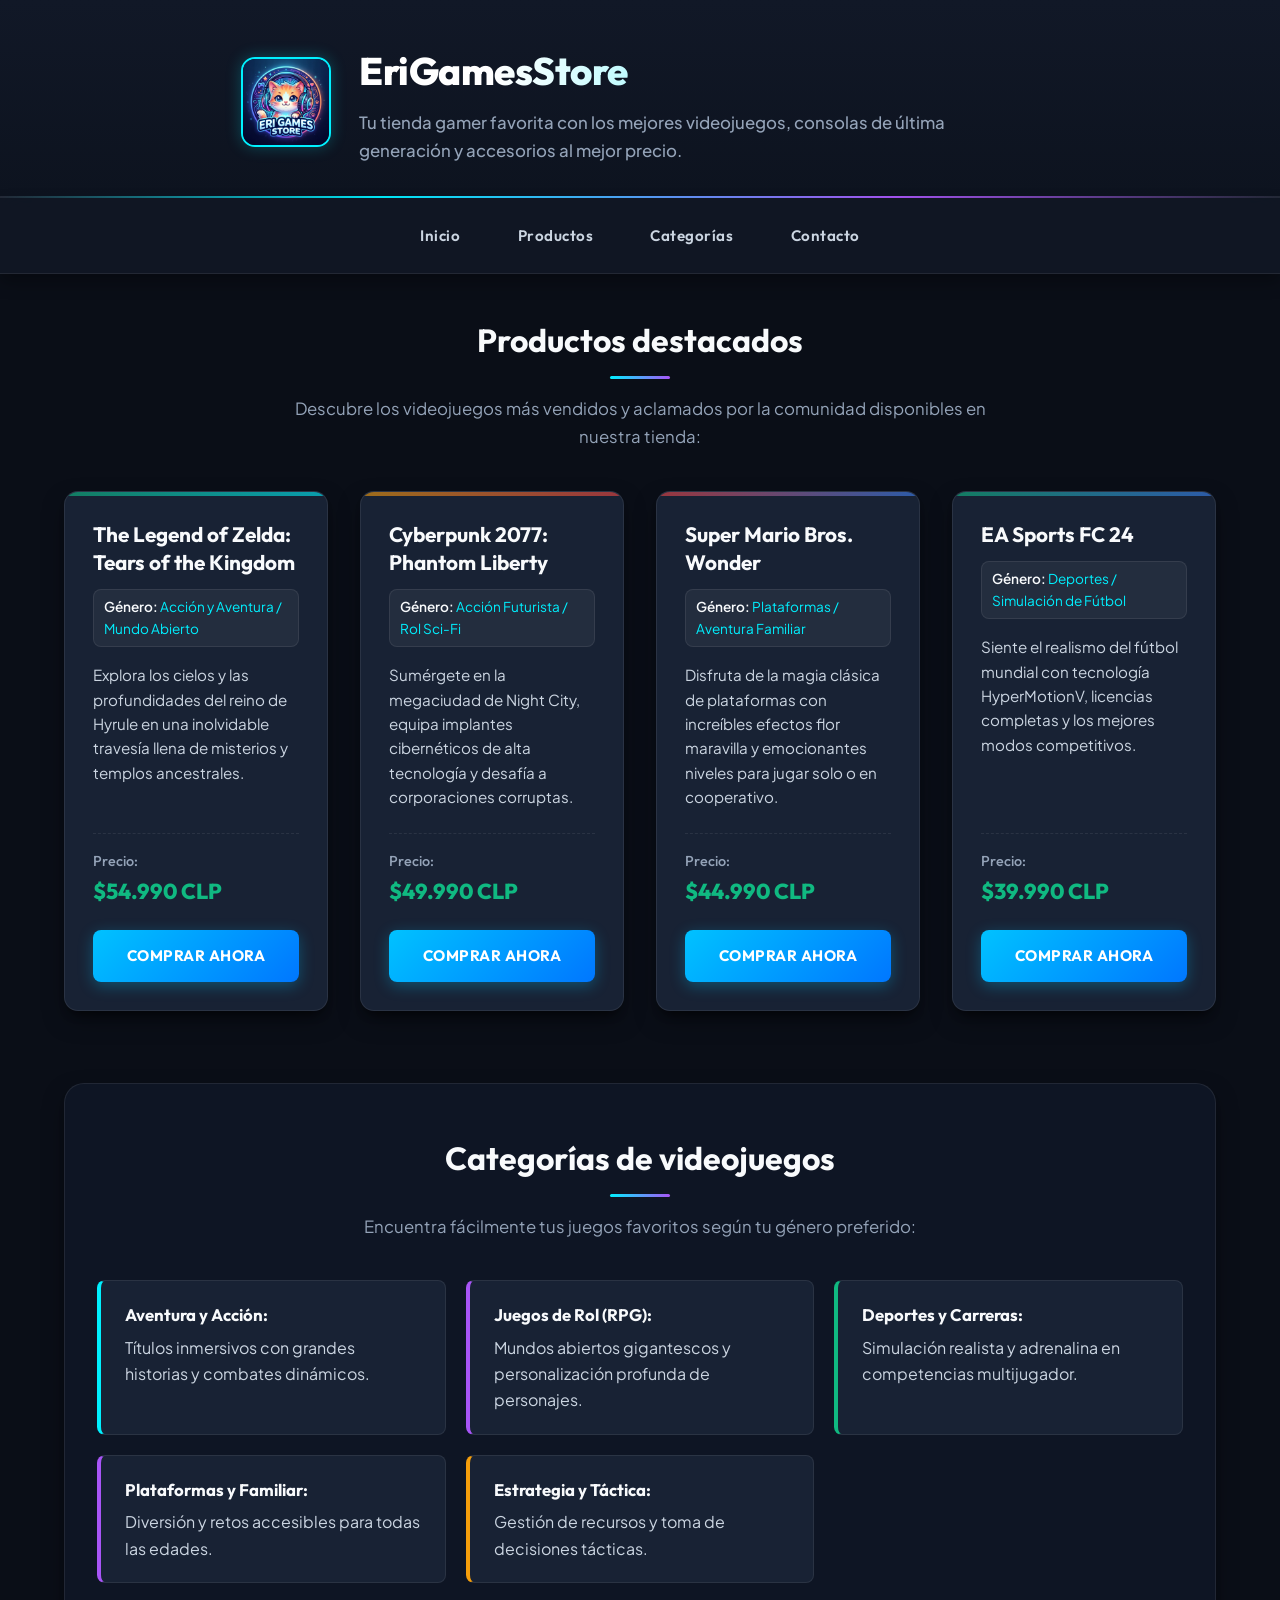
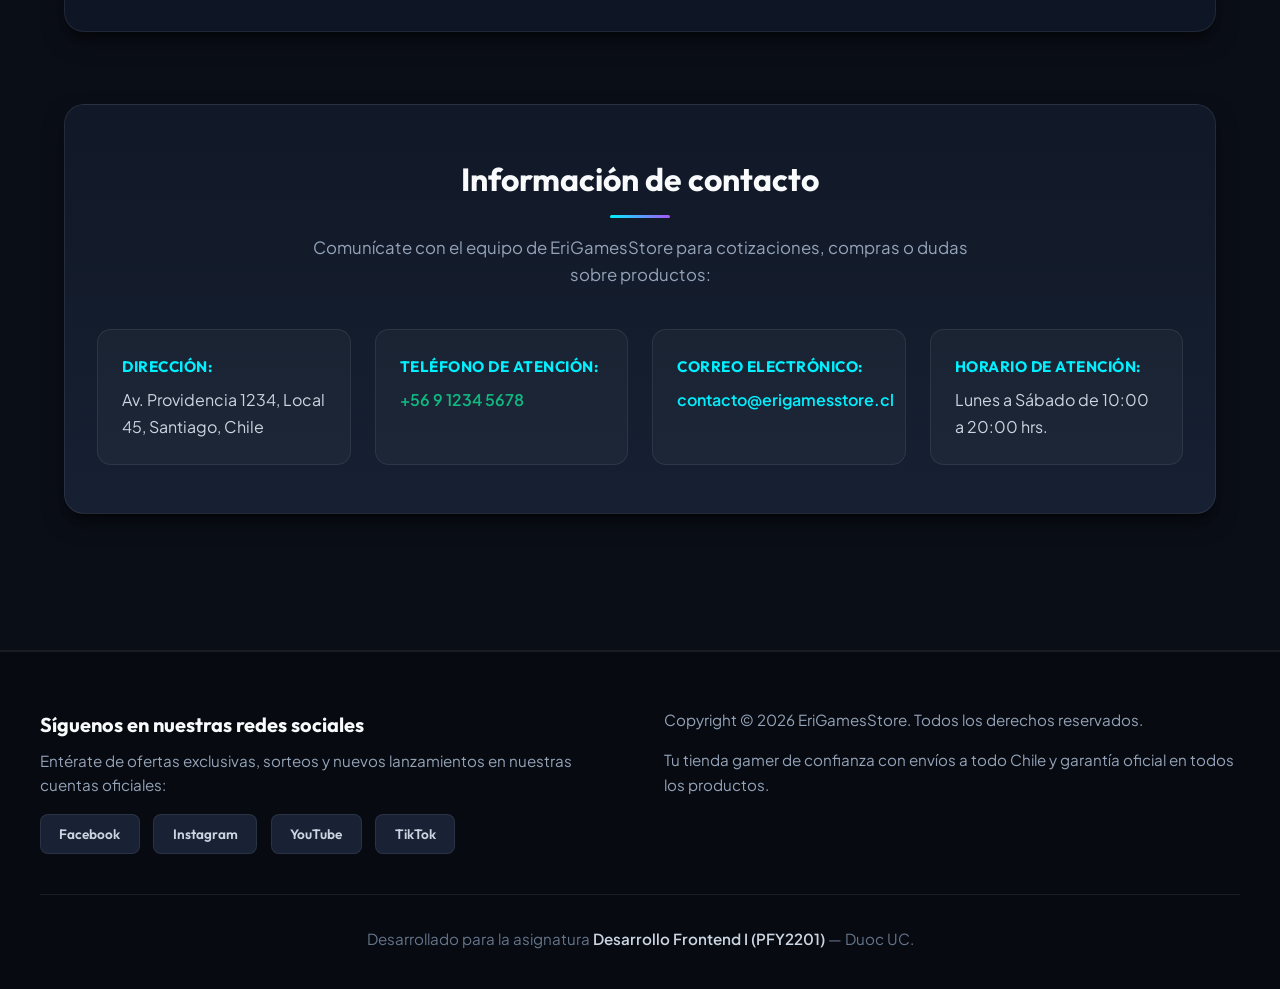
==== Carolina_PFY2201_HTML_Semana2.html @ 1e76cf2e "Semana 2: Optimizando la página web con CSS - EriGamesStore" ====
<!DOCTYPE html>
<html lang="es">
<head>
    <!-- ==========================================
         PASO 1: CABECERA Y METADATOS
         ========================================== -->
    <meta charset="UTF-8">
    <meta name="viewport" content="width=device-width, initial-scale=1.0">
    <meta name="description" content="EriGamesStore - Tu tienda favorita de videojuegos, consolas y accesorios gamer con los mejores títulos y ofertas.">
    <meta name="keywords" content="EriGamesStore, videojuegos, tienda gamer, consolas, PS5, Nintendo Switch, Xbox, PC">
    <meta name="author" content="Carolina - PFY2201">
    <title>EriGamesStore - Tienda de Videojuegos</title>

    <!-- Preconexión para Google Fonts -->
    <link rel="preconnect" href="https://fonts.googleapis.com">
    <link rel="preconnect" href="https://fonts.gstatic.com" crossorigin>

    <!-- Hoja de estilos CSS externa (Paso 1 de la actividad) -->
    <link rel="stylesheet" href="Carolina_PFY2201_CSS_Semana2.css">
</head>
<body>

    <!-- ==========================================
         PASO 2: CABECERA DEL SITIO (HEADER)
         ========================================== -->
    <header id="inicio">
        <div class="header-container">
            <img class="header-logo" src="img/erigames-logo.jpg" alt="Logotipo oficial de EriGamesStore" width="90" height="90">
            <div class="header-text">
                <h1>EriGamesStore</h1>
                <p>Tu tienda gamer favorita con los mejores videojuegos, consolas de última generación y accesorios al mejor precio.</p>
            </div>
        </div>
    </header>

    <!-- ==========================================
         PASO 3: MENÚ DE NAVEGACIÓN (NAV)
         ========================================== -->
    <nav aria-label="Navegación principal">
        <ul>
            <li><a href="#inicio" title="Ir al inicio del sitio">Inicio</a></li>
            <li><a href="#productos" title="Ver el catálogo de productos destacados">Productos</a></li>
            <li><a href="#categorias" title="Explorar categorías de juegos">Categorías</a></li>
            <li><a href="#contacto" title="Ver información de contacto">Contacto</a></li>
        </ul>
    </nav>

    <!-- ==========================================
         PASO 4: CONTENIDO PRINCIPAL (MAIN)
         ========================================== -->
    <main class="container">
        <!-- SECCIÓN DE PRODUCTOS DESTACADOS -->
        <section id="productos">
            <div class="section-header">
                <h2>Productos destacados</h2>
                <p>Descubre los videojuegos más vendidos y aclamados por la comunidad disponibles en nuestra tienda:</p>
            </div>

            <ul class="products-grid">
                <!-- Producto 1 -->
                <li>
                    <article class="product-card">
                        <div>
                            <h3>The Legend of Zelda: Tears of the Kingdom</h3>
                            <p class="product-genre"><strong>Género:</strong> Acción y Aventura / Mundo Abierto</p>
                            <p class="product-desc">Explora los cielos y las profundidades del reino de Hyrule en una inolvidable travesía llena de misterios y templos ancestrales.</p>
                        </div>
                        <div>
                            <div class="product-price-box">
                                <p class="product-price"><strong>Precio:</strong> $54.990 CLP</p>
                            </div>
                            <a class="btn-buy" href="#contacto" title="Consultar disponibilidad">Comprar ahora</a>
                        </div>
                    </article>
                </li>

                <!-- Producto 2 -->
                <li>
                    <article class="product-card">
                        <div>
                            <h3>Cyberpunk 2077: Phantom Liberty</h3>
                            <p class="product-genre"><strong>Género:</strong> Acción Futurista / Rol Sci-Fi</p>
                            <p class="product-desc">Sumérgete en la megaciudad de Night City, equipa implantes cibernéticos de alta tecnología y desafía a corporaciones corruptas.</p>
                        </div>
                        <div>
                            <div class="product-price-box">
                                <p class="product-price"><strong>Precio:</strong> $49.990 CLP</p>
                            </div>
                            <a class="btn-buy" href="#contacto" title="Consultar disponibilidad">Comprar ahora</a>
                        </div>
                    </article>
                </li>

                <!-- Producto 3 -->
                <li>
                    <article class="product-card">
                        <div>
                            <h3>Super Mario Bros. Wonder</h3>
                            <p class="product-genre"><strong>Género:</strong> Plataformas / Aventura Familiar</p>
                            <p class="product-desc">Disfruta de la magia clásica de plataformas con increíbles efectos flor maravilla y emocionantes niveles para jugar solo o en cooperativo.</p>
                        </div>
                        <div>
                            <div class="product-price-box">
                                <p class="product-price"><strong>Precio:</strong> $44.990 CLP</p>
                            </div>
                            <a class="btn-buy" href="#contacto" title="Consultar disponibilidad">Comprar ahora</a>
                        </div>
                    </article>
                </li>

                <!-- Producto 4 -->
                <li>
                    <article class="product-card">
                        <div>
                            <h3>EA Sports FC 24</h3>
                            <p class="product-genre"><strong>Género:</strong> Deportes / Simulación de Fútbol</p>
                            <p class="product-desc">Siente el realismo del fútbol mundial con tecnología HyperMotionV, licencias completas y los mejores modos competitivos.</p>
                        </div>
                        <div>
                            <div class="product-price-box">
                                <p class="product-price"><strong>Precio:</strong> $39.990 CLP</p>
                            </div>
                            <a class="btn-buy" href="#contacto" title="Consultar disponibilidad">Comprar ahora</a>
                        </div>
                    </article>
                </li>
            </ul>
        </section>

        <!-- SECCIÓN DE CATEGORÍAS -->
        <section id="categorias">
            <div class="section-header">
                <h2>Categorías de videojuegos</h2>
                <p>Encuentra fácilmente tus juegos favoritos según tu género preferido:</p>
            </div>
            <ul>
                <li><strong>Aventura y Acción:</strong> Títulos inmersivos con grandes historias y combates dinámicos.</li>
                <li><strong>Juegos de Rol (RPG):</strong> Mundos abiertos gigantescos y personalización profunda de personajes.</li>
                <li><strong>Deportes y Carreras:</strong> Simulación realista y adrenalina en competencias multijugador.</li>
                <li><strong>Plataformas y Familiar:</strong> Diversión y retos accesibles para todas las edades.</li>
                <li><strong>Estrategia y Táctica:</strong> Gestión de recursos y toma de decisiones tácticas.</li>
            </ul>
        </section>

        <!-- SECCIÓN DE INFORMACIÓN DE CONTACTO -->
        <section id="contacto">
            <div class="section-header">
                <h2>Información de contacto</h2>
                <p>Comunícate con el equipo de EriGamesStore para cotizaciones, compras o dudas sobre productos:</p>
            </div>
            <ul>
                <li><strong>Dirección:</strong> Av. Providencia 1234, Local 45, Santiago, Chile</li>
                <li><strong>Teléfono de atención:</strong> <a href="tel:+56912345678" title="Llamar a EriGamesStore">+56 9 1234 5678</a></li>
                <li><strong>Correo electrónico:</strong> <a href="mailto:contacto@erigamesstore.cl" title="Enviar correo a EriGamesStore">contacto@erigamesstore.cl</a></li>
                <li><strong>Horario de atención:</strong> Lunes a Sábado de 10:00 a 20:00 hrs.</li>
            </ul>
        </section>
    </main>

    <!-- ==========================================
         PASO 5: PIE DE PÁGINA (FOOTER)
         ========================================== -->
    <footer>
        <div class="footer-content">
            <div>
                <h3>Síguenos en nuestras redes sociales</h3>
                <p>Entérate de ofertas exclusivas, sorteos y nuevos lanzamientos en nuestras cuentas oficiales:</p>
                <ul>
                    <li><a href="https://www.facebook.com" target="_blank" rel="noopener noreferrer" title="Facebook oficial">Facebook</a></li>
                    <li><a href="https://www.instagram.com" target="_blank" rel="noopener noreferrer" title="Instagram oficial">Instagram</a></li>
                    <li><a href="https://www.youtube.com" target="_blank" rel="noopener noreferrer" title="Canal de YouTube">YouTube</a></li>
                    <li><a href="https://www.tiktok.com" target="_blank" rel="noopener noreferrer" title="Cuenta de TikTok">TikTok</a></li>
                </ul>
            </div>
            <div>
                <p>Copyright &copy; 2026 EriGamesStore. Todos los derechos reservados.</p>
                <p>Tu tienda gamer de confianza con envíos a todo Chile y garantía oficial en todos los productos.</p>
            </div>
        </div>
        <div class="footer-credits">
            <p>Desarrollado para la asignatura <em>Desarrollo Frontend I (PFY2201)</em> &mdash; Duoc UC.</p>
        </div>
    </footer>

</body>
</html>
---- Carolina_PFY2201_CSS_Semana2.css ----
/* ==========================================================================
   HOJA DE ESTILOS EXTERNA - SEMANA 2
   Asignatura: Desarrollo Frontend I (PFY2201)
   Institución: Duoc UC
   Estudiante: Carolina
   Archivo: Carolina_PFY2201_CSS_Semana2.css
   Proyecto: EriGamesStore - Tienda de Videojuegos
   ========================================================================== */

/* --------------------------------------------------------------------------
   1. IMPORTACIÓN DE TIPOGRAFÍAS (GOOGLE FONTS)
   -------------------------------------------------------------------------- */
@import url('https://fonts.googleapis.com/css2?family=Outfit:wght@400;500;600;700;800&family=Plus+Jakarta+Sans:ital,wght@0,400;0,500;0,600;0,700;1,400&display=swap');

/* --------------------------------------------------------------------------
   2. VARIABLES CSS (CUSTOM PROPERTIES)
   -------------------------------------------------------------------------- */
:root {
    /* Paleta de Colores de Fondo y Superficie */
    --bg-main: #0a0e17;            /* Fondo principal oscuro profundo */
    --bg-surface: #111827;         /* Fondo de cabecera y secciones */
    --bg-card: #182234;            /* Fondo de tarjetas de producto y módulos */
    --bg-card-hover: #1e2c42;      /* Fondo interactivo al pasar el cursor */
    --bg-glass: rgba(18, 24, 38, 0.88); /* Fondo con efecto translúcido */

    /* Paleta de Colores de Acento Neón Gamer */
    --accent-cyan: #00f0ff;        /* Cyan Neón / Acción principal */
    --accent-cyan-glow: rgba(0, 240, 255, 0.25);
    --accent-purple: #a855f7;      /* Morado gamer secundario */
    --accent-purple-glow: rgba(168, 85, 247, 0.25);
    --accent-green: #10b981;       /* Verde victoria / Precios */
    --accent-gold: #f59e0b;        /* Dorado legendario / Destacados */
    --accent-red: #ef4444;         /* Rojo gamer */

    /* Paleta Tipográfica y Colores de Texto */
    --text-primary: #f8fafc;       /* Blanco brillante de alto contraste */
    --text-secondary: #cbd5e1;     /* Gris perla para textos informativos */
    --text-muted: #94a3b8;         /* Gris atenuado para metadatos */

    /* Bordes y Sombras */
    --border-subtle: rgba(255, 255, 255, 0.08);
    --border-accent: rgba(0, 240, 255, 0.4);
    --radius-sm: 8px;
    --radius-md: 14px;
    --radius-lg: 20px;
    --radius-full: 9999px;
    --shadow-card: 0 10px 25px -5px rgba(0, 0, 0, 0.5), 0 8px 10px -6px rgba(0, 0, 0, 0.5);
    --shadow-glow: 0 0 20px var(--accent-cyan-glow);

    /* Fuentes */
    --font-heading: 'Outfit', -apple-system, BlinkMacSystemFont, 'Segoe UI', Roboto, sans-serif;
    --font-body: 'Plus Jakarta Sans', -apple-system, BlinkMacSystemFont, 'Segoe UI', Roboto, sans-serif;

    /* Transiciones */
    --transition-fast: 0.2s ease;
    --transition-normal: 0.3s cubic-bezier(0.4, 0, 0.2, 1);
}

/* --------------------------------------------------------------------------
   3. RESET GLOBAL Y MODELO DE CAJAS (BOX MODEL)
   -------------------------------------------------------------------------- */
*,
*::before,
*::after {
    box-sizing: border-box;        /* Modelo de cajas: padding y border dentro del ancho */
    margin: 0;                     /* Elimina márgenes por defecto */
    padding: 0;                    /* Elimina rellenos por defecto */
}

html {
    scroll-behavior: smooth;       /* Desplazamiento suave para enlaces ancla */
    font-size: 16px;
}

body {
    background-color: var(--bg-main);
    color: var(--text-secondary);
    font-family: var(--font-body);
    font-size: 1rem;
    line-height: 1.65;
    min-height: 100vh;
    display: flex;
    flex-direction: column;
    overflow-x: hidden;
}

/* Resaltado de selección de texto personalizado */
::selection {
    background-color: var(--accent-cyan);
    color: var(--bg-main);
}

/* Enlaces globales */
a {
    color: var(--accent-cyan);
    text-decoration: none;
    transition: color var(--transition-fast), transform var(--transition-fast);
}

a:focus-visible {
    outline: 2px solid var(--accent-cyan);
    outline-offset: 3px;
}

/* --------------------------------------------------------------------------
   4. CONTENEDOR PRINCIPAL Y ENVOLTURAS (LAYOUT)
   -------------------------------------------------------------------------- */
.container {
    width: 100%;
    max-width: 1200px;
    margin-left: auto;
    margin-right: auto;
    padding-left: 1.5rem;
    padding-right: 1.5rem;
}

main {
    flex: 1;
    padding-top: 2.5rem;
    padding-bottom: 4rem;
}

section {
    margin-bottom: 4.5rem;
    position: relative;
}

/* --------------------------------------------------------------------------
   5. CABECERA DEL SITIO (HEADER) - PASO 2
   -------------------------------------------------------------------------- */
header#inicio {
    background: linear-gradient(180deg, #111827 0%, #0d131f 100%);
    border-bottom: 2px solid var(--border-subtle);
    padding: 2.5rem 1.5rem 2rem 1.5rem;
    position: relative;
    box-shadow: 0 4px 20px rgba(0, 0, 0, 0.4);
}

header#inicio::after {
    content: '';
    position: absolute;
    bottom: -2px;
    left: 0;
    width: 100%;
    height: 2px;
    background: linear-gradient(90deg, transparent 0%, var(--accent-cyan) 30%, var(--accent-purple) 70%, transparent 100%);
}

.header-container {
    display: flex;
    align-items: center;
    justify-content: center;
    gap: 1.75rem;
    max-width: 1200px;
    margin: 0 auto;
}

.header-logo {
    width: 90px;
    height: 90px;
    border-radius: var(--radius-md);
    border: 2px solid var(--accent-cyan);
    box-shadow: 0 0 15px var(--accent-cyan-glow);
    object-fit: cover;
    transition: transform var(--transition-normal);
}

.header-logo:hover {
    transform: scale(1.06) rotate(-2deg);
}

.header-text {
    text-align: left;
}

.header-text h1 {
    font-family: var(--font-heading);
    font-size: 2.4rem;
    font-weight: 800;
    letter-spacing: -0.5px;
    color: var(--text-primary);
    background: linear-gradient(90deg, #ffffff 20%, var(--accent-cyan) 100%);
    -webkit-background-clip: text;
    -webkit-text-fill-color: transparent;
    margin-bottom: 0.35rem;
}

.header-text p {
    color: var(--text-muted);
    font-size: 1.05rem;
    max-width: 680px;
    font-weight: 500;
}

/* --------------------------------------------------------------------------
   6. MENÚ DE NAVEGACIÓN PRINCIPAL (NAV) - PASO 3
   -------------------------------------------------------------------------- */
nav {
    background-color: var(--bg-glass);
    backdrop-filter: blur(12px);
    -webkit-backdrop-filter: blur(12px);
    border-bottom: 1px solid var(--border-subtle);
    position: sticky;
    top: 0;
    z-index: 1000;
    box-shadow: 0 8px 16px rgba(0, 0, 0, 0.3);
}

nav ul {
    list-style: none;
    display: flex;
    justify-content: center;
    align-items: center;
    flex-wrap: wrap;
    gap: 0.75rem;
    padding: 0.85rem 1.5rem;
    max-width: 1200px;
    margin: 0 auto;
}

nav ul li a {
    display: inline-block;
    padding: 0.65rem 1.35rem;
    color: var(--text-secondary);
    font-family: var(--font-heading);
    font-size: 0.95rem;
    font-weight: 600;
    letter-spacing: 0.5px;
    border-radius: var(--radius-sm);
    border: 1px solid transparent;
    transition: all var(--transition-normal);
    position: relative;
}

/* Pseudo-clase :hover para navegación */
nav ul li a:hover {
    color: var(--accent-cyan);
    background-color: rgba(0, 240, 255, 0.08);
    border-color: rgba(0, 240, 255, 0.3);
    transform: translateY(-2px);
}

/* Pseudo-clase :active */
nav ul li a:active {
    transform: translateY(0);
}

/* --------------------------------------------------------------------------
   7. ENCABEZADOS Y TÍTULOS DE SECCIÓN
   -------------------------------------------------------------------------- */
.section-header {
    text-align: center;
    margin-bottom: 2.5rem;
}

section h2 {
    font-family: var(--font-heading);
    font-size: 2rem;
    font-weight: 700;
    color: var(--text-primary);
    position: relative;
    display: inline-block;
    padding-bottom: 0.75rem;
    margin-bottom: 0.5rem;
}

/* Pseudo-elemento decorativo para subtítulos de sección */
section h2::after {
    content: '';
    position: absolute;
    bottom: 0;
    left: 50%;
    transform: translateX(-50%);
    width: 60px;
    height: 3px;
    background: linear-gradient(90deg, var(--accent-cyan), var(--accent-purple));
    border-radius: var(--radius-full);
}

/* Selector adyacente para el párrafo que sigue a un h2 */
section h2 + p {
    color: var(--text-muted);
    font-size: 1.05rem;
    max-width: 700px;
    margin: 0.5rem auto 0 auto;
    text-align: center;
}

/* --------------------------------------------------------------------------
   8. SECCIÓN DE PRODUCTOS DESTACADOS (#productos) - PASO 2 Y 4
   -------------------------------------------------------------------------- */
#productos ul.products-grid {
    list-style: none;
    display: grid;
    grid-template-columns: repeat(auto-fit, minmax(260px, 1fr));
    gap: 2rem;
    padding: 0;
}

/* Tarjeta individual de producto (Article dentro de Li) */
.product-card {
    background-color: var(--bg-card);
    border: 1px solid var(--border-subtle);
    border-radius: var(--radius-md);
    padding: 1.75rem;
    display: flex;
    flex-direction: column;
    justify-content: space-between;
    height: 100%;
    box-shadow: var(--shadow-card);
    transition: transform var(--transition-normal), border-color var(--transition-normal), box-shadow var(--transition-normal), background-color var(--transition-normal);
    position: relative;
    overflow: hidden;
}

/* Borde superior decorativo con efecto gradiente */
.product-card::before {
    content: '';
    position: absolute;
    top: 0;
    left: 0;
    width: 100%;
    height: 4px;
    background: linear-gradient(90deg, var(--accent-cyan), var(--accent-purple));
    opacity: 0.6;
    transition: opacity var(--transition-normal);
}

/* Pseudo-clase :hover para tarjetas de producto */
.product-card:hover {
    transform: translateY(-8px);
    background-color: var(--bg-card-hover);
    border-color: var(--border-accent);
    box-shadow: 0 16px 30px -10px rgba(0, 240, 255, 0.25), 0 10px 10px -5px rgba(0, 0, 0, 0.4);
}

.product-card:hover::before {
    opacity: 1;
}

/* Título de producto */
.product-card h3 {
    font-family: var(--font-heading);
    font-size: 1.3rem;
    font-weight: 700;
    color: var(--text-primary);
    line-height: 1.35;
    margin-bottom: 0.85rem;
}

/* Etiquetas y género */
.product-genre {
    display: inline-block;
    background-color: rgba(255, 255, 255, 0.05);
    border: 1px solid var(--border-subtle);
    border-radius: var(--radius-sm);
    padding: 0.35rem 0.65rem;
    font-size: 0.85rem;
    color: var(--accent-cyan);
    margin-bottom: 1rem;
}

.product-genre strong {
    color: var(--text-primary);
    font-weight: 600;
}

/* Sinopsis del videojuego */
.product-desc {
    color: var(--text-secondary);
    font-size: 0.95rem;
    line-height: 1.6;
    margin-bottom: 1.5rem;
    flex-grow: 1;
}

/* Caja de Precio */
.product-price-box {
    margin-top: auto;
    padding-top: 1rem;
    border-top: 1px dashed var(--border-subtle);
    display: flex;
    align-items: center;
    justify-content: space-between;
    margin-bottom: 1.25rem;
}

.product-price {
    font-family: var(--font-heading);
    font-size: 1.35rem;
    font-weight: 800;
    color: var(--accent-green);
}

.product-price strong {
    font-size: 0.9rem;
    color: var(--text-muted);
    font-weight: 500;
    display: block;
}

/* Botón de compra / Reserva */
.btn-buy {
    display: flex;
    align-items: center;
    justify-content: center;
    width: 100%;
    padding: 0.85rem 1.25rem;
    background: linear-gradient(135deg, #00c2ff 0%, #0077ff 100%);
    color: #ffffff;
    font-family: var(--font-heading);
    font-size: 0.95rem;
    font-weight: 700;
    letter-spacing: 0.5px;
    text-transform: uppercase;
    border-radius: var(--radius-sm);
    border: none;
    box-shadow: 0 4px 15px rgba(0, 194, 255, 0.3);
    transition: all var(--transition-normal);
    text-align: center;
}

.btn-buy:hover {
    color: #ffffff;
    background: linear-gradient(135deg, #00f0ff 0%, #0099ff 100%);
    box-shadow: 0 6px 20px rgba(0, 240, 255, 0.5);
    transform: translateY(-2px);
}

.btn-buy:active {
    transform: translateY(0);
    box-shadow: 0 2px 8px rgba(0, 194, 255, 0.4);
}

/* --------------------------------------------------------------------------
   9. SELECTORES AVANZADOS Y PSEUDO-CLASES (:nth-child) - PASO 4
   -------------------------------------------------------------------------- */
/* Personalización de bordes superiores individuales con :nth-child() */
#productos ul.products-grid > li:nth-child(1) .product-card::before {
    background: linear-gradient(90deg, #10b981, #00f0ff); /* Zelda: Verde esmeralda y Cyan */
}

#productos ul.products-grid > li:nth-child(2) .product-card::before {
    background: linear-gradient(90deg, #f59e0b, #ef4444); /* Cyberpunk: Amarillo y Rojo Neón */
}

#productos ul.products-grid > li:nth-child(3) .product-card::before {
    background: linear-gradient(90deg, #ef4444, #3b82f6); /* Mario: Rojo y Azul */
}

#productos ul.products-grid > li:nth-child(4) .product-card::before {
    background: linear-gradient(90deg, #10b981, #3b82f6); /* FC 24: Verde cancha y Azul */
}

/* --------------------------------------------------------------------------
   10. SECCIÓN DE CATEGORÍAS (#categorias) - PASO 2 Y 4
   -------------------------------------------------------------------------- */
#categorias {
    background-color: #0e1524;
    border: 1px solid var(--border-subtle);
    border-radius: var(--radius-lg);
    padding: 3rem 2rem;
    box-shadow: var(--shadow-card);
}

#categorias ul {
    list-style: none;
    display: grid;
    grid-template-columns: repeat(auto-fit, minmax(280px, 1fr));
    gap: 1.25rem;
    padding: 0;
    margin-top: 1.5rem;
}

#categorias ul li {
    background-color: var(--bg-card);
    border: 1px solid var(--border-subtle);
    border-left: 4px solid var(--accent-cyan);
    border-radius: var(--radius-sm);
    padding: 1.25rem 1.5rem;
    transition: all var(--transition-normal);
}

/* Pseudo-clase :nth-child(even) y :nth-child(odd) para alternancia de color */
#categorias ul li:nth-child(even) {
    border-left-color: var(--accent-purple);
}

#categorias ul li:nth-child(3) {
    border-left-color: var(--accent-green);
}

#categorias ul li:nth-child(5) {
    border-left-color: var(--accent-gold);
}

#categorias ul li:hover {
    transform: translateX(6px);
    background-color: var(--bg-card-hover);
    border-color: var(--border-accent);
    box-shadow: 0 4px 15px rgba(0, 0, 0, 0.4);
}

#categorias ul li strong {
    font-family: var(--font-heading);
    font-size: 1.05rem;
    color: var(--text-primary);
    display: block;
    margin-bottom: 0.35rem;
}

/* --------------------------------------------------------------------------
   11. SECCIÓN DE CONTACTO (#contacto) - PASO 2 Y 4
   -------------------------------------------------------------------------- */
#contacto {
    background: linear-gradient(180deg, #111827 0%, #162032 100%);
    border: 1px solid var(--border-subtle);
    border-radius: var(--radius-lg);
    padding: 3rem 2rem;
    box-shadow: var(--shadow-card);
}

#contacto ul {
    list-style: none;
    display: grid;
    grid-template-columns: repeat(auto-fit, minmax(250px, 1fr));
    gap: 1.5rem;
    padding: 0;
    margin-top: 1.5rem;
}

#contacto ul li {
    background-color: rgba(255, 255, 255, 0.03);
    border: 1px solid var(--border-subtle);
    border-radius: var(--radius-md);
    padding: 1.5rem;
    transition: transform var(--transition-normal), border-color var(--transition-normal);
}

#contacto ul li:hover {
    transform: translateY(-4px);
    border-color: rgba(0, 240, 255, 0.3);
    background-color: rgba(255, 255, 255, 0.06);
}

#contacto ul li strong {
    font-family: var(--font-heading);
    font-size: 0.95rem;
    color: var(--accent-cyan);
    text-transform: uppercase;
    letter-spacing: 0.5px;
    display: block;
    margin-bottom: 0.5rem;
}

/* Selectores de atributo para enlaces de teléfono y correo */
a[href^="tel:"] {
    color: var(--accent-green);
    font-weight: 600;
}

a[href^="tel:"]:hover {
    color: #34d399;
    text-decoration: underline;
}

a[href^="mailto:"] {
    color: var(--accent-cyan);
    font-weight: 600;
}

a[href^="mailto:"]:hover {
    color: #67e8f9;
    text-decoration: underline;
}

/* --------------------------------------------------------------------------
   12. PIE DE PÁGINA (FOOTER) - PASO 5
   -------------------------------------------------------------------------- */
footer {
    background-color: #070a10;
    border-top: 2px solid var(--border-subtle);
    padding: 3.5rem 1.5rem 2rem 1.5rem;
    color: var(--text-muted);
    margin-top: auto;
}

.footer-content {
    max-width: 1200px;
    margin: 0 auto;
    display: grid;
    grid-template-columns: 1fr 1fr;
    gap: 3rem;
    align-items: start;
    padding-bottom: 2.5rem;
    border-bottom: 1px solid var(--border-subtle);
}

footer h3 {
    font-family: var(--font-heading);
    font-size: 1.25rem;
    font-weight: 700;
    color: var(--text-primary);
    margin-bottom: 0.5rem;
}

footer p {
    font-size: 0.95rem;
    margin-bottom: 1rem;
    line-height: 1.6;
}

/* Redes Sociales */
footer ul {
    list-style: none;
    display: flex;
    flex-wrap: wrap;
    gap: 0.85rem;
    padding: 0;
    margin-top: 1rem;
}

/* Selectores de atributo para enlaces externos de redes sociales */
footer ul li a[target="_blank"] {
    display: inline-block;
    padding: 0.5rem 1.15rem;
    background-color: var(--bg-card);
    color: var(--text-secondary);
    border: 1px solid var(--border-subtle);
    border-radius: var(--radius-sm);
    font-family: var(--font-heading);
    font-size: 0.85rem;
    font-weight: 600;
    transition: all var(--transition-normal);
}

footer ul li a[target="_blank"]:hover {
    color: #ffffff;
    background-color: var(--accent-purple);
    border-color: var(--accent-purple);
    transform: translateY(-3px);
    box-shadow: 0 4px 12px var(--accent-purple-glow);
}

/* Créditos finales de Duoc UC */
.footer-credits {
    max-width: 1200px;
    margin: 2rem auto 0 auto;
    text-align: center;
    font-size: 0.85rem;
    color: #64748b;
}

.footer-credits p {
    margin-bottom: 0.35rem;
}

.footer-credits em {
    color: var(--text-secondary);
    font-style: normal;
    font-weight: 600;
}

/* --------------------------------------------------------------------------
   13. DISEÑO RESPONSIVO (MEDIA QUERIES)
   -------------------------------------------------------------------------- */
@media (max-width: 850px) {
    .header-container {
        flex-direction: column;
        text-align: center;
        gap: 1rem;
    }

    .header-text {
        text-align: center;
    }

    .header-text h1 {
        font-size: 2rem;
    }

    .footer-content {
        grid-template-columns: 1fr;
        gap: 2rem;
        text-align: center;
    }

    footer ul {
        justify-content: center;
    }
}

@media (max-width: 600px) {
    nav ul {
        gap: 0.4rem;
        padding: 0.5rem 0.75rem;
    }

    nav ul li a {
        padding: 0.45rem 0.85rem;
        font-size: 0.85rem;
    }

    section h2 {
        font-size: 1.6rem;
    }

    #categorias,
    #contacto {
        padding: 2rem 1.25rem;
    }
}
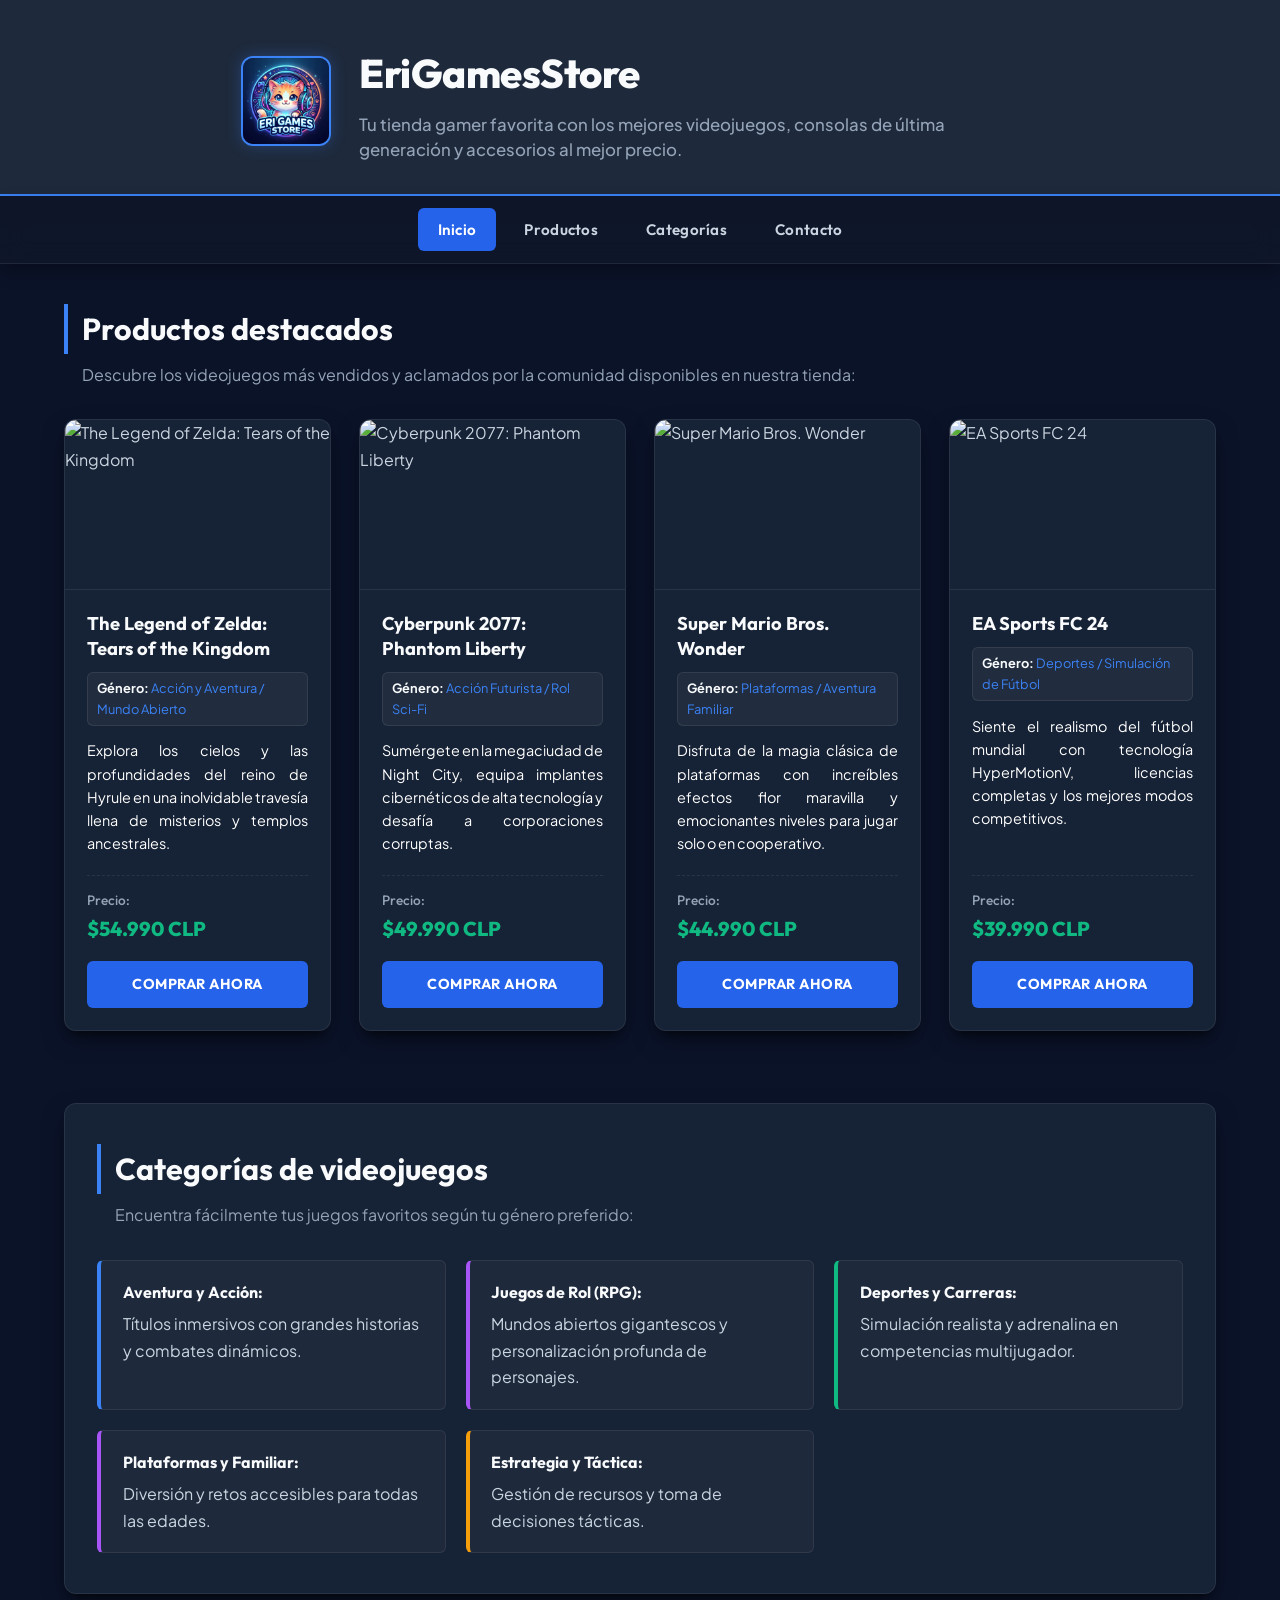
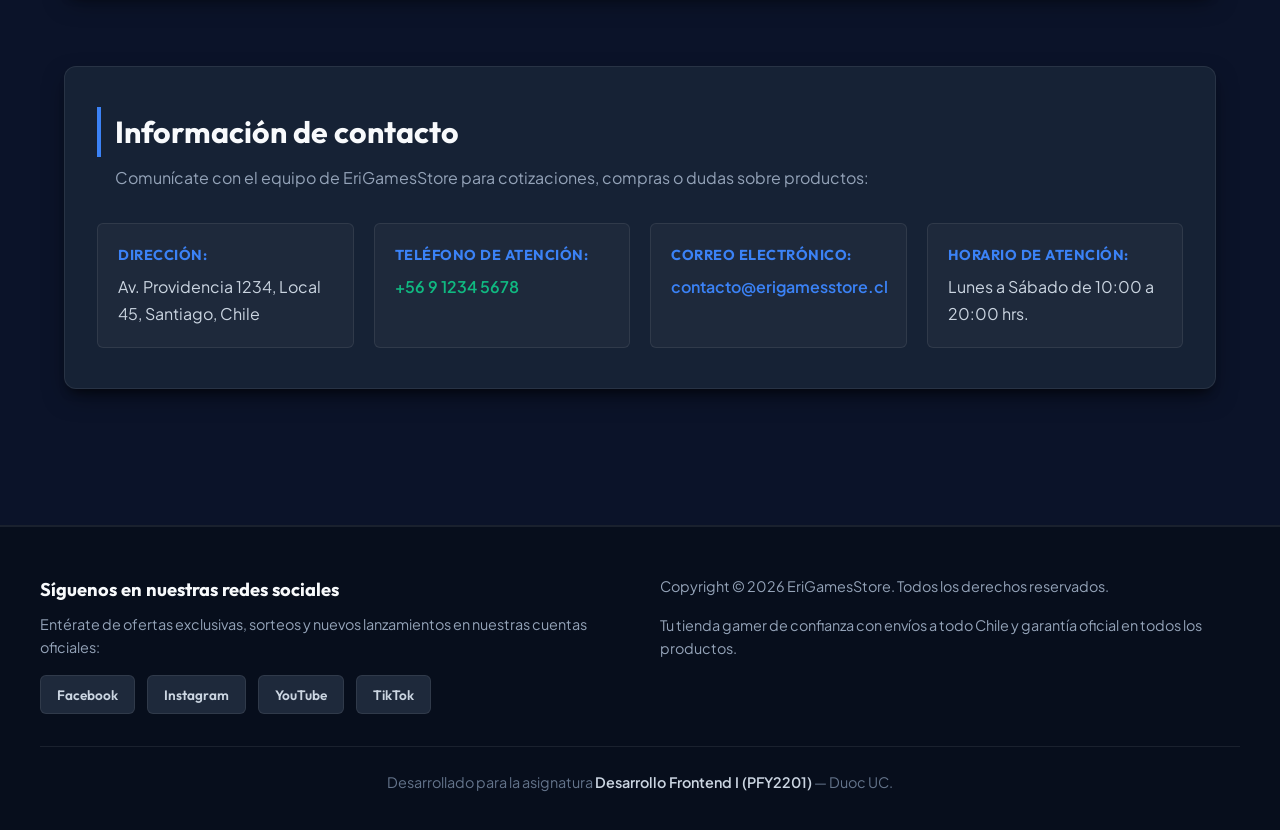
==== commit e5c0f0e1: "Actualización visual: integrar imágenes de portada y títulos con acento vertical" ====
--- a/Carolina_PFY2201_HTML_Semana2.html
+++ b/Carolina_PFY2201_HTML_Semana2.html
@@ -38,7 +38,7 @@
          ========================================== -->
     <nav aria-label="Navegación principal">
         <ul>
-            <li><a href="#inicio" title="Ir al inicio del sitio">Inicio</a></li>
+            <li><a class="nav-active" href="#inicio" title="Ir al inicio del sitio">Inicio</a></li>
             <li><a href="#productos" title="Ver el catálogo de productos destacados">Productos</a></li>
             <li><a href="#categorias" title="Explorar categorías de juegos">Categorías</a></li>
             <li><a href="#contacto" title="Ver información de contacto">Contacto</a></li>
@@ -60,12 +60,11 @@
                 <!-- Producto 1 -->
                 <li>
                     <article class="product-card">
-                        <div>
+                        <img class="product-img" src="https://picsum.photos/600/350?random=10" alt="The Legend of Zelda: Tears of the Kingdom">
+                        <div class="product-body">
                             <h3>The Legend of Zelda: Tears of the Kingdom</h3>
                             <p class="product-genre"><strong>Género:</strong> Acción y Aventura / Mundo Abierto</p>
                             <p class="product-desc">Explora los cielos y las profundidades del reino de Hyrule en una inolvidable travesía llena de misterios y templos ancestrales.</p>
-                        </div>
-                        <div>
                             <div class="product-price-box">
                                 <p class="product-price"><strong>Precio:</strong> $54.990 CLP</p>
                             </div>
@@ -77,12 +76,11 @@
                 <!-- Producto 2 -->
                 <li>
                     <article class="product-card">
-                        <div>
+                        <img class="product-img" src="https://picsum.photos/600/350?random=11" alt="Cyberpunk 2077: Phantom Liberty">
+                        <div class="product-body">
                             <h3>Cyberpunk 2077: Phantom Liberty</h3>
                             <p class="product-genre"><strong>Género:</strong> Acción Futurista / Rol Sci-Fi</p>
                             <p class="product-desc">Sumérgete en la megaciudad de Night City, equipa implantes cibernéticos de alta tecnología y desafía a corporaciones corruptas.</p>
-                        </div>
-                        <div>
                             <div class="product-price-box">
                                 <p class="product-price"><strong>Precio:</strong> $49.990 CLP</p>
                             </div>
@@ -94,12 +92,11 @@
                 <!-- Producto 3 -->
                 <li>
                     <article class="product-card">
-                        <div>
+                        <img class="product-img" src="https://picsum.photos/600/350?random=12" alt="Super Mario Bros. Wonder">
+                        <div class="product-body">
                             <h3>Super Mario Bros. Wonder</h3>
                             <p class="product-genre"><strong>Género:</strong> Plataformas / Aventura Familiar</p>
                             <p class="product-desc">Disfruta de la magia clásica de plataformas con increíbles efectos flor maravilla y emocionantes niveles para jugar solo o en cooperativo.</p>
-                        </div>
-                        <div>
                             <div class="product-price-box">
                                 <p class="product-price"><strong>Precio:</strong> $44.990 CLP</p>
                             </div>
@@ -111,12 +108,11 @@
                 <!-- Producto 4 -->
                 <li>
                     <article class="product-card">
-                        <div>
+                        <img class="product-img" src="https://picsum.photos/600/350?random=13" alt="EA Sports FC 24">
+                        <div class="product-body">
                             <h3>EA Sports FC 24</h3>
                             <p class="product-genre"><strong>Género:</strong> Deportes / Simulación de Fútbol</p>
                             <p class="product-desc">Siente el realismo del fútbol mundial con tecnología HyperMotionV, licencias completas y los mejores modos competitivos.</p>
-                        </div>
-                        <div>
                             <div class="product-price-box">
                                 <p class="product-price"><strong>Precio:</strong> $39.990 CLP</p>
                             </div>
@@ -183,4 +179,4 @@
     </footer>
 
 </body>
-</html>+</html>
--- a/Carolina_PFY2201_CSS_Semana2.css
+++ b/Carolina_PFY2201_CSS_Semana2.css
@@ -17,35 +17,34 @@
    -------------------------------------------------------------------------- */
 :root {
     /* Paleta de Colores de Fondo y Superficie */
-    --bg-main: #0a0e17;            /* Fondo principal oscuro profundo */
-    --bg-surface: #111827;         /* Fondo de cabecera y secciones */
-    --bg-card: #182234;            /* Fondo de tarjetas de producto y módulos */
-    --bg-card-hover: #1e2c42;      /* Fondo interactivo al pasar el cursor */
-    --bg-glass: rgba(18, 24, 38, 0.88); /* Fondo con efecto translúcido */
-
-    /* Paleta de Colores de Acento Neón Gamer */
-    --accent-cyan: #00f0ff;        /* Cyan Neón / Acción principal */
+    --bg-main: #0b1329;            /* Fondo principal azul noche */
+    --bg-surface: #1e293b;         /* Fondo de cabecera y secciones */
+    --bg-card: #162235;            /* Fondo de tarjetas de producto y módulos */
+    --bg-card-hover: #1e2d44;      /* Fondo interactivo al pasar el cursor */
+    --bg-glass: rgba(15, 23, 42, 0.95); /* Fondo con efecto translúcido */
+
+    /* Paleta de Colores de Acento */
+    --accent-blue: #3b82f6;        /* Azul brillante estilo profesor */
+    --accent-blue-active: #2563eb; /* Azul botón activo */
+    --accent-cyan: #00f0ff;        /* Cyan Neón gamer */
     --accent-cyan-glow: rgba(0, 240, 255, 0.25);
-    --accent-purple: #a855f7;      /* Morado gamer secundario */
-    --accent-purple-glow: rgba(168, 85, 247, 0.25);
+    --accent-purple: #a855f7;      /* Morado gamer */
     --accent-green: #10b981;       /* Verde victoria / Precios */
-    --accent-gold: #f59e0b;        /* Dorado legendario / Destacados */
-    --accent-red: #ef4444;         /* Rojo gamer */
+    --accent-gold: #f59e0b;        /* Dorado gamer */
 
     /* Paleta Tipográfica y Colores de Texto */
     --text-primary: #f8fafc;       /* Blanco brillante de alto contraste */
-    --text-secondary: #cbd5e1;     /* Gris perla para textos informativos */
+    --text-secondary: #cbd5e1;     /* Gris perla para lectura */
     --text-muted: #94a3b8;         /* Gris atenuado para metadatos */
 
     /* Bordes y Sombras */
     --border-subtle: rgba(255, 255, 255, 0.08);
-    --border-accent: rgba(0, 240, 255, 0.4);
-    --radius-sm: 8px;
-    --radius-md: 14px;
-    --radius-lg: 20px;
+    --border-accent: rgba(59, 130, 246, 0.4);
+    --radius-sm: 6px;
+    --radius-md: 12px;
+    --radius-lg: 18px;
     --radius-full: 9999px;
     --shadow-card: 0 10px 25px -5px rgba(0, 0, 0, 0.5), 0 8px 10px -6px rgba(0, 0, 0, 0.5);
-    --shadow-glow: 0 0 20px var(--accent-cyan-glow);
 
     /* Fuentes */
     --font-heading: 'Outfit', -apple-system, BlinkMacSystemFont, 'Segoe UI', Roboto, sans-serif;
@@ -62,14 +61,16 @@
 *,
 *::before,
 *::after {
-    box-sizing: border-box;        /* Modelo de cajas: padding y border dentro del ancho */
-    margin: 0;                     /* Elimina márgenes por defecto */
-    padding: 0;                    /* Elimina rellenos por defecto */
+    box-sizing: border-box;
+    margin: 0;
+    padding: 0;
 }
 
 html {
-    scroll-behavior: smooth;       /* Desplazamiento suave para enlaces ancla */
+    scroll-behavior: smooth;
     font-size: 16px;
+    width: 100%;
+    overflow-x: hidden;
 }
 
 body {
@@ -79,26 +80,37 @@
     font-size: 1rem;
     line-height: 1.65;
     min-height: 100vh;
+    width: 100%;
     display: flex;
     flex-direction: column;
     overflow-x: hidden;
 }
 
-/* Resaltado de selección de texto personalizado */
+img {
+    max-width: 100%;
+    height: auto;
+    display: block;
+}
+
+/* Margen de desplazamiento para navegación fija y anclas suaves */
+header#inicio,
+section {
+    scroll-margin-top: 90px;
+}
+
 ::selection {
-    background-color: var(--accent-cyan);
-    color: var(--bg-main);
-}
-
-/* Enlaces globales */
+    background-color: var(--accent-blue);
+    color: #ffffff;
+}
+
 a {
-    color: var(--accent-cyan);
+    color: var(--accent-blue);
     text-decoration: none;
     transition: color var(--transition-fast), transform var(--transition-fast);
 }
 
 a:focus-visible {
-    outline: 2px solid var(--accent-cyan);
+    outline: 2px solid var(--accent-blue);
     outline-offset: 3px;
 }
 
@@ -118,32 +130,25 @@
     flex: 1;
     padding-top: 2.5rem;
     padding-bottom: 4rem;
+    width: 100%;
 }
 
 section {
     margin-bottom: 4.5rem;
     position: relative;
+    width: 100%;
 }
 
 /* --------------------------------------------------------------------------
    5. CABECERA DEL SITIO (HEADER) - PASO 2
    -------------------------------------------------------------------------- */
 header#inicio {
-    background: linear-gradient(180deg, #111827 0%, #0d131f 100%);
-    border-bottom: 2px solid var(--border-subtle);
+    background-color: var(--bg-surface);
+    border-bottom: 2px solid var(--accent-blue);
     padding: 2.5rem 1.5rem 2rem 1.5rem;
     position: relative;
     box-shadow: 0 4px 20px rgba(0, 0, 0, 0.4);
-}
-
-header#inicio::after {
-    content: '';
-    position: absolute;
-    bottom: -2px;
-    left: 0;
-    width: 100%;
-    height: 2px;
-    background: linear-gradient(90deg, transparent 0%, var(--accent-cyan) 30%, var(--accent-purple) 70%, transparent 100%);
+    width: 100%;
 }
 
 .header-container {
@@ -153,14 +158,16 @@
     gap: 1.75rem;
     max-width: 1200px;
     margin: 0 auto;
+    width: 100%;
 }
 
 .header-logo {
     width: 90px;
     height: 90px;
+    flex-shrink: 0;
     border-radius: var(--radius-md);
-    border: 2px solid var(--accent-cyan);
-    box-shadow: 0 0 15px var(--accent-cyan-glow);
+    border: 2px solid var(--accent-blue);
+    box-shadow: 0 0 15px rgba(59, 130, 246, 0.3);
     object-fit: cover;
     transition: transform var(--transition-normal);
 }
@@ -175,25 +182,23 @@
 
 .header-text h1 {
     font-family: var(--font-heading);
-    font-size: 2.4rem;
+    font-size: clamp(1.8rem, 4vw, 2.5rem);
     font-weight: 800;
     letter-spacing: -0.5px;
     color: var(--text-primary);
-    background: linear-gradient(90deg, #ffffff 20%, var(--accent-cyan) 100%);
-    -webkit-background-clip: text;
-    -webkit-text-fill-color: transparent;
     margin-bottom: 0.35rem;
 }
 
 .header-text p {
     color: var(--text-muted);
-    font-size: 1.05rem;
+    font-size: clamp(0.95rem, 2vw, 1.05rem);
     max-width: 680px;
     font-weight: 500;
-}
-
-/* --------------------------------------------------------------------------
-   6. MENÚ DE NAVEGACIÓN PRINCIPAL (NAV) - PASO 3
+    line-height: 1.5;
+}
+
+/* --------------------------------------------------------------------------
+   6. MENÚ DE NAVEGACIÓN PRINCIPAL (NAV) - ESTILO PASTILLAS
    -------------------------------------------------------------------------- */
 nav {
     background-color: var(--bg-glass);
@@ -204,6 +209,7 @@
     top: 0;
     z-index: 1000;
     box-shadow: 0 8px 16px rgba(0, 0, 0, 0.3);
+    width: 100%;
 }
 
 nav ul {
@@ -212,276 +218,231 @@
     justify-content: center;
     align-items: center;
     flex-wrap: wrap;
-    gap: 0.75rem;
-    padding: 0.85rem 1.5rem;
+    gap: 0.5rem;
+    padding: 0.75rem 1.25rem;
     max-width: 1200px;
     margin: 0 auto;
 }
 
 nav ul li a {
     display: inline-block;
-    padding: 0.65rem 1.35rem;
+    padding: 0.55rem 1.25rem;
     color: var(--text-secondary);
     font-family: var(--font-heading);
     font-size: 0.95rem;
     font-weight: 600;
-    letter-spacing: 0.5px;
+    letter-spacing: 0.3px;
     border-radius: var(--radius-sm);
-    border: 1px solid transparent;
-    transition: all var(--transition-normal);
+    transition: all var(--transition-fast);
     position: relative;
-}
-
-/* Pseudo-clase :hover para navegación */
+    text-align: center;
+}
+
+/* Botón Activo estilo pastilla del profesor */
+nav ul li a.nav-active,
 nav ul li a:hover {
-    color: var(--accent-cyan);
-    background-color: rgba(0, 240, 255, 0.08);
-    border-color: rgba(0, 240, 255, 0.3);
-    transform: translateY(-2px);
-}
-
-/* Pseudo-clase :active */
-nav ul li a:active {
-    transform: translateY(0);
-}
-
-/* --------------------------------------------------------------------------
-   7. ENCABEZADOS Y TÍTULOS DE SECCIÓN
+    background-color: var(--accent-blue-active);
+    color: #ffffff;
+}
+
+/* --------------------------------------------------------------------------
+   7. ENCABEZADOS DE SECCIÓN - BARRA VERTICAL AZUL (ESTILO PROFESOR)
    -------------------------------------------------------------------------- */
 .section-header {
-    text-align: center;
-    margin-bottom: 2.5rem;
+    text-align: left;
+    margin-bottom: 2rem;
+    width: 100%;
 }
 
 section h2 {
     font-family: var(--font-heading);
-    font-size: 2rem;
+    font-size: clamp(1.5rem, 3.5vw, 1.9rem);
     font-weight: 700;
     color: var(--text-primary);
-    position: relative;
-    display: inline-block;
-    padding-bottom: 0.75rem;
+    border-left: 4px solid var(--accent-blue); /* Barra vertical azul estilo profesor */
+    padding-left: 14px;
     margin-bottom: 0.5rem;
-}
-
-/* Pseudo-elemento decorativo para subtítulos de sección */
-section h2::after {
-    content: '';
-    position: absolute;
-    bottom: 0;
-    left: 50%;
-    transform: translateX(-50%);
-    width: 60px;
-    height: 3px;
-    background: linear-gradient(90deg, var(--accent-cyan), var(--accent-purple));
-    border-radius: var(--radius-full);
-}
-
-/* Selector adyacente para el párrafo que sigue a un h2 */
+    display: flex;
+    align-items: center;
+}
+
 section h2 + p {
     color: var(--text-muted);
-    font-size: 1.05rem;
-    max-width: 700px;
-    margin: 0.5rem auto 0 auto;
-    text-align: center;
-}
-
-/* --------------------------------------------------------------------------
-   8. SECCIÓN DE PRODUCTOS DESTACADOS (#productos) - PASO 2 Y 4
+    font-size: 1rem;
+    max-width: 800px;
+    margin-left: 18px;
+    margin-bottom: 1.5rem;
+    line-height: 1.6;
+}
+
+/* --------------------------------------------------------------------------
+   8. SECCIÓN DE PRODUCTOS DESTACADOS (#productos) - TARJETAS CON IMAGEN
    -------------------------------------------------------------------------- */
 #productos ul.products-grid {
     list-style: none;
     display: grid;
     grid-template-columns: repeat(auto-fit, minmax(260px, 1fr));
-    gap: 2rem;
+    gap: 1.75rem;
     padding: 0;
-}
-
-/* Tarjeta individual de producto (Article dentro de Li) */
+    width: 100%;
+}
+
 .product-card {
     background-color: var(--bg-card);
     border: 1px solid var(--border-subtle);
     border-radius: var(--radius-md);
-    padding: 1.75rem;
     display: flex;
     flex-direction: column;
     justify-content: space-between;
     height: 100%;
     box-shadow: var(--shadow-card);
-    transition: transform var(--transition-normal), border-color var(--transition-normal), box-shadow var(--transition-normal), background-color var(--transition-normal);
-    position: relative;
+    transition: transform var(--transition-normal), border-color var(--transition-normal), box-shadow var(--transition-normal);
     overflow: hidden;
 }
 
-/* Borde superior decorativo con efecto gradiente */
-.product-card::before {
-    content: '';
-    position: absolute;
-    top: 0;
-    left: 0;
-    width: 100%;
-    height: 4px;
-    background: linear-gradient(90deg, var(--accent-cyan), var(--accent-purple));
-    opacity: 0.6;
-    transition: opacity var(--transition-normal);
-}
-
-/* Pseudo-clase :hover para tarjetas de producto */
 .product-card:hover {
-    transform: translateY(-8px);
-    background-color: var(--bg-card-hover);
-    border-color: var(--border-accent);
-    box-shadow: 0 16px 30px -10px rgba(0, 240, 255, 0.25), 0 10px 10px -5px rgba(0, 0, 0, 0.4);
-}
-
-.product-card:hover::before {
-    opacity: 1;
-}
-
-/* Título de producto */
+    transform: translateY(-6px);
+    border-color: var(--accent-blue);
+    box-shadow: 0 16px 30px -10px rgba(0, 0, 0, 0.7);
+}
+
+/* Imagen de portada en la parte superior */
+.product-img {
+    width: 100%;
+    height: 170px;
+    object-fit: cover;
+    border-bottom: 1px solid var(--border-subtle);
+    transition: transform var(--transition-normal);
+}
+
+.product-card:hover .product-img {
+    transform: scale(1.03);
+}
+
+.product-body {
+    padding: 1.35rem;
+    display: flex;
+    flex-direction: column;
+    flex-grow: 1;
+}
+
 .product-card h3 {
     font-family: var(--font-heading);
-    font-size: 1.3rem;
+    font-size: 1.15rem;
     font-weight: 700;
     color: var(--text-primary);
     line-height: 1.35;
-    margin-bottom: 0.85rem;
-}
-
-/* Etiquetas y género */
+    margin-bottom: 0.65rem;
+}
+
 .product-genre {
     display: inline-block;
     background-color: rgba(255, 255, 255, 0.05);
     border: 1px solid var(--border-subtle);
     border-radius: var(--radius-sm);
-    padding: 0.35rem 0.65rem;
-    font-size: 0.85rem;
-    color: var(--accent-cyan);
-    margin-bottom: 1rem;
+    padding: 0.3rem 0.6rem;
+    font-size: 0.8rem;
+    color: var(--accent-blue);
+    margin-bottom: 0.85rem;
 }
 
 .product-genre strong {
     color: var(--text-primary);
-    font-weight: 600;
-}
-
-/* Sinopsis del videojuego */
+}
+
+/* Sinopsis con texto estilizado en blanco */
 .product-desc {
-    color: var(--text-secondary);
-    font-size: 0.95rem;
+    color: #ffffff;
+    font-weight: 400;
+    font-size: 0.9rem;
     line-height: 1.6;
-    margin-bottom: 1.5rem;
+    margin-bottom: 1.25rem;
     flex-grow: 1;
-}
-
-/* Caja de Precio */
+    text-align: justify;
+    text-justify: inter-word;
+}
+
 .product-price-box {
     margin-top: auto;
-    padding-top: 1rem;
+    padding-top: 0.85rem;
     border-top: 1px dashed var(--border-subtle);
     display: flex;
     align-items: center;
     justify-content: space-between;
-    margin-bottom: 1.25rem;
+    margin-bottom: 1rem;
 }
 
 .product-price {
     font-family: var(--font-heading);
-    font-size: 1.35rem;
+    font-size: 1.25rem;
     font-weight: 800;
     color: var(--accent-green);
 }
 
 .product-price strong {
-    font-size: 0.9rem;
+    font-size: 0.85rem;
     color: var(--text-muted);
     font-weight: 500;
     display: block;
 }
 
-/* Botón de compra / Reserva */
 .btn-buy {
     display: flex;
     align-items: center;
     justify-content: center;
     width: 100%;
-    padding: 0.85rem 1.25rem;
-    background: linear-gradient(135deg, #00c2ff 0%, #0077ff 100%);
+    padding: 0.75rem 1.25rem;
+    background-color: var(--accent-blue-active);
     color: #ffffff;
     font-family: var(--font-heading);
-    font-size: 0.95rem;
+    font-size: 0.9rem;
     font-weight: 700;
     letter-spacing: 0.5px;
     text-transform: uppercase;
     border-radius: var(--radius-sm);
     border: none;
-    box-shadow: 0 4px 15px rgba(0, 194, 255, 0.3);
-    transition: all var(--transition-normal);
+    transition: all var(--transition-fast);
     text-align: center;
+    cursor: pointer;
 }
 
 .btn-buy:hover {
+    background-color: #1d4ed8;
     color: #ffffff;
-    background: linear-gradient(135deg, #00f0ff 0%, #0099ff 100%);
-    box-shadow: 0 6px 20px rgba(0, 240, 255, 0.5);
     transform: translateY(-2px);
-}
-
-.btn-buy:active {
-    transform: translateY(0);
-    box-shadow: 0 2px 8px rgba(0, 194, 255, 0.4);
-}
-
-/* --------------------------------------------------------------------------
-   9. SELECTORES AVANZADOS Y PSEUDO-CLASES (:nth-child) - PASO 4
-   -------------------------------------------------------------------------- */
-/* Personalización de bordes superiores individuales con :nth-child() */
-#productos ul.products-grid > li:nth-child(1) .product-card::before {
-    background: linear-gradient(90deg, #10b981, #00f0ff); /* Zelda: Verde esmeralda y Cyan */
-}
-
-#productos ul.products-grid > li:nth-child(2) .product-card::before {
-    background: linear-gradient(90deg, #f59e0b, #ef4444); /* Cyberpunk: Amarillo y Rojo Neón */
-}
-
-#productos ul.products-grid > li:nth-child(3) .product-card::before {
-    background: linear-gradient(90deg, #ef4444, #3b82f6); /* Mario: Rojo y Azul */
-}
-
-#productos ul.products-grid > li:nth-child(4) .product-card::before {
-    background: linear-gradient(90deg, #10b981, #3b82f6); /* FC 24: Verde cancha y Azul */
-}
-
-/* --------------------------------------------------------------------------
-   10. SECCIÓN DE CATEGORÍAS (#categorias) - PASO 2 Y 4
+    box-shadow: 0 4px 12px rgba(37, 99, 235, 0.4);
+}
+
+/* --------------------------------------------------------------------------
+   9. SECCIÓN DE CATEGORÍAS (#categorias)
    -------------------------------------------------------------------------- */
 #categorias {
-    background-color: #0e1524;
+    background-color: var(--bg-card);
     border: 1px solid var(--border-subtle);
-    border-radius: var(--radius-lg);
-    padding: 3rem 2rem;
+    border-radius: var(--radius-md);
+    padding: 2.5rem 2rem;
     box-shadow: var(--shadow-card);
+    width: 100%;
 }
 
 #categorias ul {
     list-style: none;
     display: grid;
-    grid-template-columns: repeat(auto-fit, minmax(280px, 1fr));
+    grid-template-columns: repeat(auto-fit, minmax(260px, 1fr));
     gap: 1.25rem;
     padding: 0;
-    margin-top: 1.5rem;
+    width: 100%;
 }
 
 #categorias ul li {
-    background-color: var(--bg-card);
+    background-color: var(--bg-surface);
     border: 1px solid var(--border-subtle);
-    border-left: 4px solid var(--accent-cyan);
+    border-left: 4px solid var(--accent-blue);
     border-radius: var(--radius-sm);
-    padding: 1.25rem 1.5rem;
-    transition: all var(--transition-normal);
-}
-
-/* Pseudo-clase :nth-child(even) y :nth-child(odd) para alternancia de color */
+    padding: 1.15rem 1.35rem;
+    transition: all var(--transition-fast);
+}
+
 #categorias ul li:nth-child(even) {
     border-left-color: var(--accent-purple);
 }
@@ -495,94 +456,83 @@
 }
 
 #categorias ul li:hover {
-    transform: translateX(6px);
+    transform: translateX(4px);
     background-color: var(--bg-card-hover);
     border-color: var(--border-accent);
-    box-shadow: 0 4px 15px rgba(0, 0, 0, 0.4);
 }
 
 #categorias ul li strong {
     font-family: var(--font-heading);
-    font-size: 1.05rem;
+    font-size: 1rem;
     color: var(--text-primary);
     display: block;
     margin-bottom: 0.35rem;
 }
 
 /* --------------------------------------------------------------------------
-   11. SECCIÓN DE CONTACTO (#contacto) - PASO 2 Y 4
+   10. SECCIÓN DE CONTACTO (#contacto)
    -------------------------------------------------------------------------- */
 #contacto {
-    background: linear-gradient(180deg, #111827 0%, #162032 100%);
+    background-color: var(--bg-card);
     border: 1px solid var(--border-subtle);
-    border-radius: var(--radius-lg);
-    padding: 3rem 2rem;
+    border-radius: var(--radius-md);
+    padding: 2.5rem 2rem;
     box-shadow: var(--shadow-card);
+    width: 100%;
 }
 
 #contacto ul {
     list-style: none;
     display: grid;
-    grid-template-columns: repeat(auto-fit, minmax(250px, 1fr));
-    gap: 1.5rem;
+    grid-template-columns: repeat(auto-fit, minmax(240px, 1fr));
+    gap: 1.25rem;
     padding: 0;
-    margin-top: 1.5rem;
+    width: 100%;
 }
 
 #contacto ul li {
-    background-color: rgba(255, 255, 255, 0.03);
+    background-color: var(--bg-surface);
     border: 1px solid var(--border-subtle);
-    border-radius: var(--radius-md);
-    padding: 1.5rem;
-    transition: transform var(--transition-normal), border-color var(--transition-normal);
+    border-radius: var(--radius-sm);
+    padding: 1.25rem;
+    transition: transform var(--transition-fast);
 }
 
 #contacto ul li:hover {
-    transform: translateY(-4px);
-    border-color: rgba(0, 240, 255, 0.3);
-    background-color: rgba(255, 255, 255, 0.06);
+    transform: translateY(-3px);
+    border-color: var(--accent-blue);
 }
 
 #contacto ul li strong {
     font-family: var(--font-heading);
-    font-size: 0.95rem;
-    color: var(--accent-cyan);
+    font-size: 0.9rem;
+    color: var(--accent-blue);
     text-transform: uppercase;
     letter-spacing: 0.5px;
     display: block;
-    margin-bottom: 0.5rem;
-}
-
-/* Selectores de atributo para enlaces de teléfono y correo */
+    margin-bottom: 0.4rem;
+}
+
 a[href^="tel:"] {
     color: var(--accent-green);
     font-weight: 600;
 }
 
-a[href^="tel:"]:hover {
-    color: #34d399;
-    text-decoration: underline;
-}
-
 a[href^="mailto:"] {
-    color: var(--accent-cyan);
+    color: var(--accent-blue);
     font-weight: 600;
 }
 
-a[href^="mailto:"]:hover {
-    color: #67e8f9;
-    text-decoration: underline;
-}
-
-/* --------------------------------------------------------------------------
-   12. PIE DE PÁGINA (FOOTER) - PASO 5
+/* --------------------------------------------------------------------------
+   11. PIE DE PÁGINA (FOOTER)
    -------------------------------------------------------------------------- */
 footer {
-    background-color: #070a10;
+    background-color: #070e1c;
     border-top: 2px solid var(--border-subtle);
-    padding: 3.5rem 1.5rem 2rem 1.5rem;
+    padding: 3rem 1.5rem 2rem 1.5rem;
     color: var(--text-muted);
     margin-top: auto;
+    width: 100%;
 }
 
 .footer-content {
@@ -590,69 +540,67 @@
     margin: 0 auto;
     display: grid;
     grid-template-columns: 1fr 1fr;
-    gap: 3rem;
+    gap: 2.5rem;
     align-items: start;
-    padding-bottom: 2.5rem;
+    padding-bottom: 2rem;
     border-bottom: 1px solid var(--border-subtle);
+    width: 100%;
 }
 
 footer h3 {
     font-family: var(--font-heading);
-    font-size: 1.25rem;
+    font-size: 1.15rem;
     font-weight: 700;
     color: var(--text-primary);
     margin-bottom: 0.5rem;
 }
 
 footer p {
-    font-size: 0.95rem;
+    font-size: 0.9rem;
     margin-bottom: 1rem;
     line-height: 1.6;
 }
 
-/* Redes Sociales */
 footer ul {
     list-style: none;
     display: flex;
     flex-wrap: wrap;
-    gap: 0.85rem;
+    gap: 0.75rem;
     padding: 0;
-    margin-top: 1rem;
-}
-
-/* Selectores de atributo para enlaces externos de redes sociales */
+    margin-top: 0.75rem;
+}
+
 footer ul li a[target="_blank"] {
     display: inline-block;
-    padding: 0.5rem 1.15rem;
-    background-color: var(--bg-card);
+    padding: 0.45rem 1rem;
+    background-color: var(--bg-surface);
     color: var(--text-secondary);
     border: 1px solid var(--border-subtle);
     border-radius: var(--radius-sm);
     font-family: var(--font-heading);
     font-size: 0.85rem;
     font-weight: 600;
-    transition: all var(--transition-normal);
+    transition: all var(--transition-fast);
 }
 
 footer ul li a[target="_blank"]:hover {
     color: #ffffff;
-    background-color: var(--accent-purple);
-    border-color: var(--accent-purple);
-    transform: translateY(-3px);
-    box-shadow: 0 4px 12px var(--accent-purple-glow);
-}
-
-/* Créditos finales de Duoc UC */
+    background-color: var(--accent-blue-active);
+    border-color: var(--accent-blue-active);
+    transform: translateY(-2px);
+}
+
 .footer-credits {
     max-width: 1200px;
-    margin: 2rem auto 0 auto;
+    margin: 1.5rem auto 0 auto;
     text-align: center;
     font-size: 0.85rem;
     color: #64748b;
+    width: 100%;
 }
 
 .footer-credits p {
-    margin-bottom: 0.35rem;
+    margin-bottom: 0.25rem;
 }
 
 .footer-credits em {
@@ -662,9 +610,20 @@
 }
 
 /* --------------------------------------------------------------------------
-   13. DISEÑO RESPONSIVO (MEDIA QUERIES)
-   -------------------------------------------------------------------------- */
-@media (max-width: 850px) {
+   12. DISEÑO RESPONSIVO (MEDIA QUERIES)
+   -------------------------------------------------------------------------- */
+@media (max-width: 992px) {
+    #productos ul.products-grid {
+        grid-template-columns: repeat(2, 1fr);
+        gap: 1.25rem;
+    }
+}
+
+@media (max-width: 768px) {
+    header#inicio {
+        padding: 2rem 1rem 1.5rem 1rem;
+    }
+
     .header-container {
         flex-direction: column;
         text-align: center;
@@ -675,38 +634,51 @@
         text-align: center;
     }
 
-    .header-text h1 {
-        font-size: 2rem;
-    }
-
-    .footer-content {
-        grid-template-columns: 1fr;
-        gap: 2rem;
-        text-align: center;
-    }
-
-    footer ul {
-        justify-content: center;
-    }
-}
-
-@media (max-width: 600px) {
     nav ul {
         gap: 0.4rem;
-        padding: 0.5rem 0.75rem;
+    }
+
+    nav ul li {
+        flex: 1 1 calc(50% - 0.5rem);
     }
 
     nav ul li a {
-        padding: 0.45rem 0.85rem;
-        font-size: 0.85rem;
-    }
-
-    section h2 {
-        font-size: 1.6rem;
+        width: 100%;
+        padding: 0.55rem 0.5rem;
+        font-size: 0.9rem;
     }
 
     #categorias,
     #contacto {
         padding: 2rem 1.25rem;
     }
-}+
+    #categorias ul,
+    #contacto ul {
+        grid-template-columns: 1fr;
+    }
+
+    .footer-content {
+        grid-template-columns: 1fr;
+        gap: 1.5rem;
+        text-align: center;
+    }
+
+    footer ul {
+        justify-content: center;
+    }
+}
+
+@media (max-width: 540px) {
+    #productos ul.products-grid {
+        grid-template-columns: 1fr;
+    }
+
+    nav ul li {
+        flex: 1 1 100%;
+    }
+
+    section h2 + p {
+        margin-left: 0;
+    }
+}
